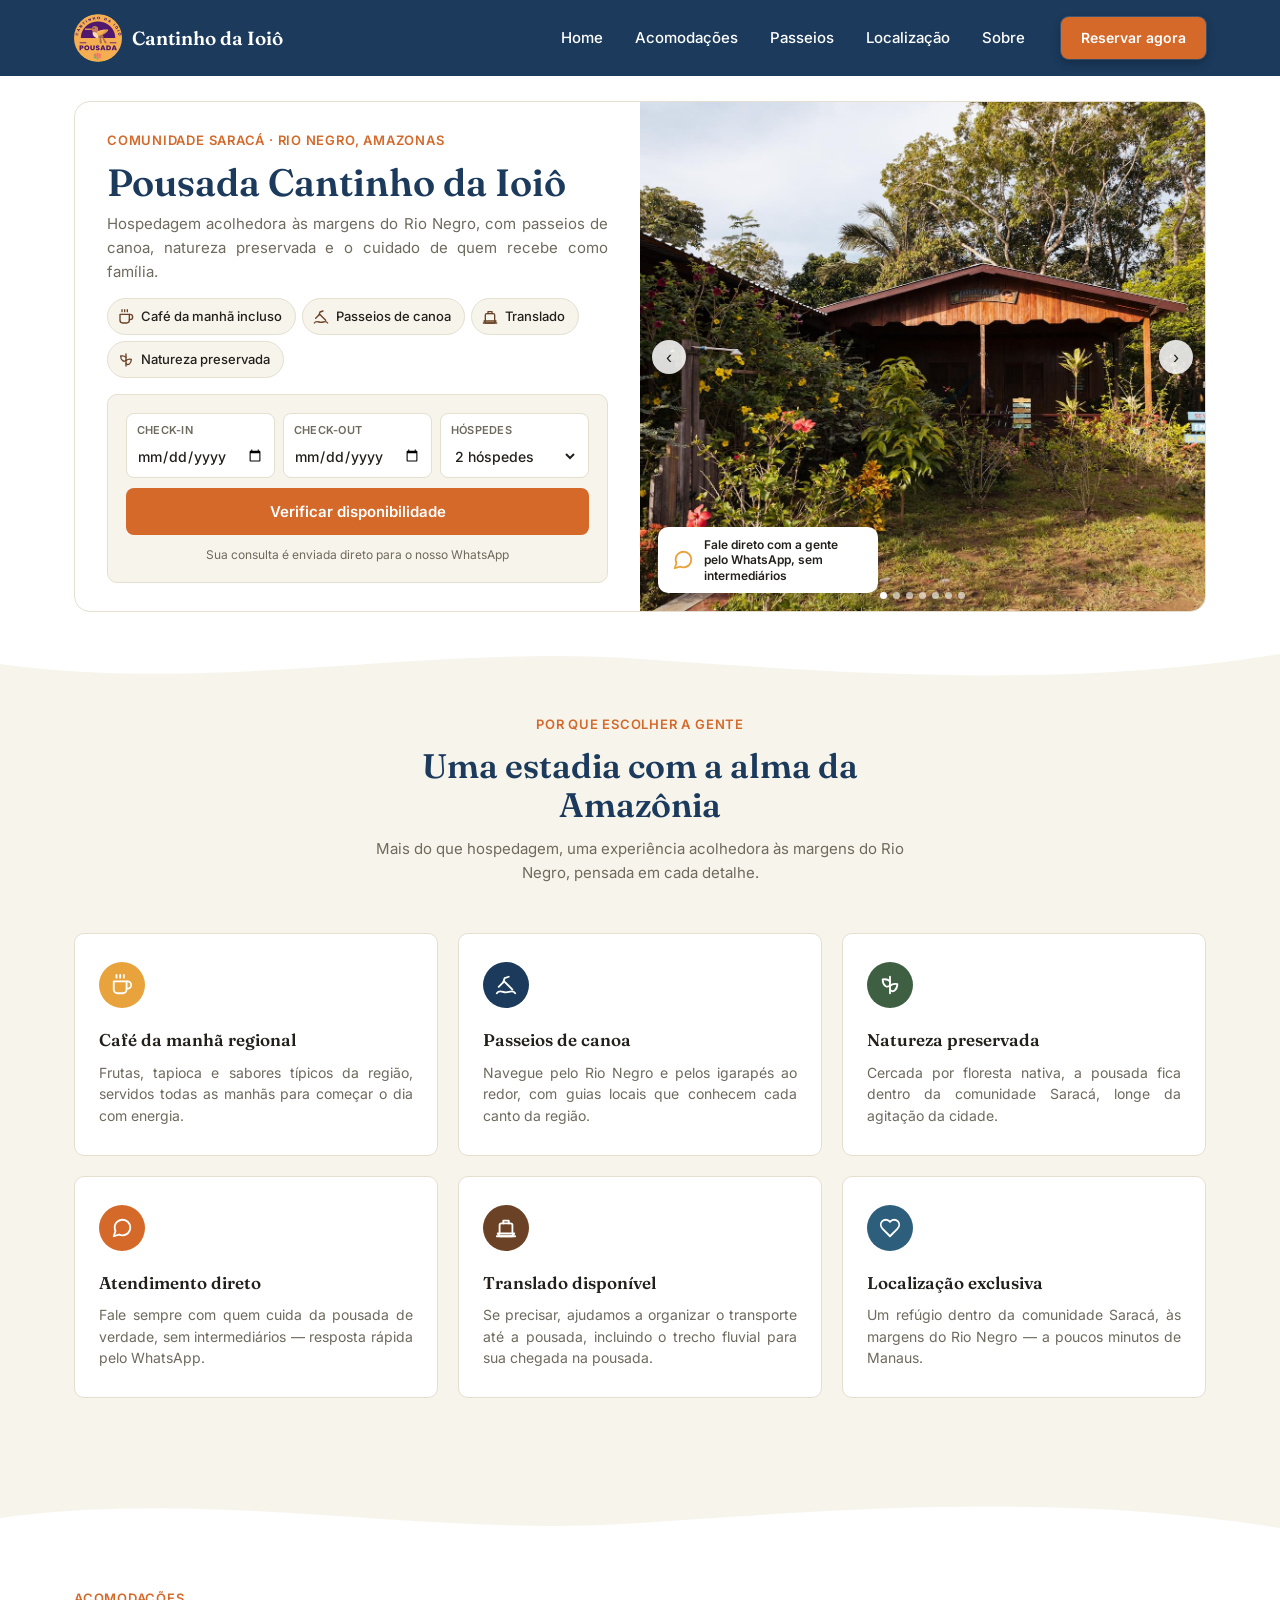
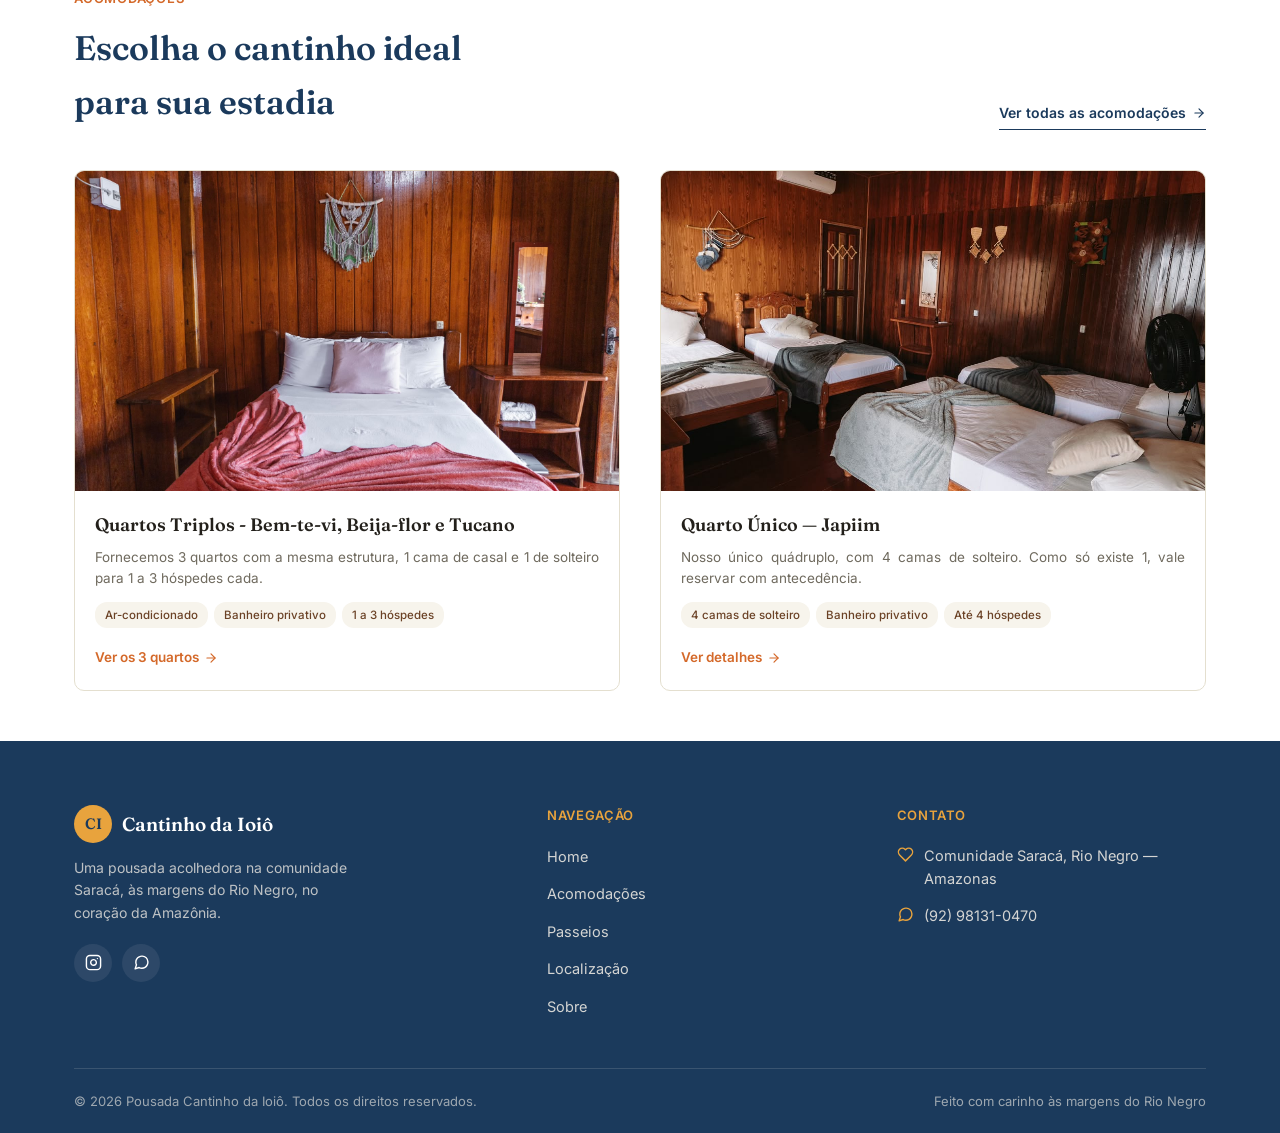
==== index.html @ d2bd80bb "Primeira versao do site" ====
<!DOCTYPE html>
<html lang="pt-BR">
<head>
  <meta charset="UTF-8">
  <meta name="viewport" content="width=device-width, initial-scale=1.0">
  <title>Pousada Cantinho da Ioiô | Hospedagem na Amazônia</title>
  <meta name="description" content="Pousada acolhedora na comunidade Saracá, às margens do Rio Negro. Quartos confortáveis, natureza, passeios de canoa e a autêntica experiência amazônica.">
  <link rel="preconnect" href="https://fonts.googleapis.com">
  <link href="https://fonts.googleapis.com/css2?family=Fraunces:wght@500;600&family=Inter:wght@400;500;600&display=swap" rel="stylesheet">
  <link rel="icon" type="image/png" href="assets/icone/icone.png">
  <link rel="stylesheet" href="css/base.css">
  <link rel="stylesheet" href="css/header.css">
  <link rel="stylesheet" href="css/pages/home.css">
  <link rel="stylesheet" href="css/carrossel.css">
  <link rel="stylesheet" href="css/footer.css">
</head>
<body>

  <!-- Header fixo -->
  <header class="header">
    <div class="container header__inner">
      <a href="index.html" class="header__logo">
        <img class="header__logo-mark" src="assets/icone/icone.png" alt="Logo Pousada Cantinho da Ioiô">
        Cantinho da Ioiô
      </a>

      <nav class="header__nav">
        <ul class="header__links">
          <li><a href="index.html">Home</a></li>
          <li><a href="acomodacoes.html">Acomodações</a></li>
          <li><a href="passeios.html">Passeios</a></li>
          <li><a href="localizacao.html">Localização</a></li>
          <li><a href="sobre.html">Sobre</a></li>
        </ul>
        <a href="reserva.html" class="header__cta">Reservar agora</a>
      </nav>

      <button class="header__burger" aria-label="Abrir menu">
        <span></span><span></span><span></span>
      </button>
    </div>
  </header>

  <!-- Painel mobile -->
  <nav class="header__mobile-panel">
    <a href="index.html">Home</a>
    <a href="acomodacoes.html">Acomodações</a>
    <a href="passeios.html">Passeios</a>
    <a href="localizacao.html">Localização</a>
    <a href="sobre.html">Sobre</a>
    <a href="reserva.html" class="header__cta">Reservar agora</a>
  </nav>

  <!-- Hero -->
  <section class="hero">
    <div class="container">
      <div class="hero__card">

        <div class="hero__conteudo">
          <p class="hero__eyebrow">Comunidade Saracá · Rio Negro, Amazonas</p>
          <h1 class="hero__titulo">Pousada Cantinho da Ioiô</h1>
          <p class="hero__subtitulo">Hospedagem acolhedora às margens do Rio Negro, com passeios de canoa, natureza preservada e o cuidado de quem recebe como família.</p>

          <div class="hero__destaques">
            <span class="hero__destaque">
              <svg viewBox="0 0 24 24" fill="none" stroke="currentColor" stroke-width="2" stroke-linecap="round" stroke-linejoin="round"><path d="M17 8h1a4 4 0 1 1 0 8h-1"/><path d="M3 8h14v9a4 4 0 0 1-4 4H7a4 4 0 0 1-4-4V8Z"/><line x1="6" y1="1" x2="6" y2="4"/><line x1="10" y1="1" x2="10" y2="4"/><line x1="14" y1="1" x2="14" y2="4"/></svg>
              Café da manhã incluso
            </span>
            <span class="hero__destaque">
              <svg viewBox="0 0 24 24" fill="none" stroke="currentColor" stroke-width="2" stroke-linecap="round" stroke-linejoin="round"><path d="M2 21c.6-1 1.5-2 4-2s3.4 1 6 1 3.4-1 6-1 3.4 1 4 2"/><path d="M4 14l6-6 9 9"/><path d="M9 9l1.5-4.5L15 3"/></svg>
              Passeios de canoa
            </span>
            <span class="hero__destaque">
              <svg viewBox="0 0 24 24" fill="none" stroke="currentColor" stroke-width="2" stroke-linecap="round" stroke-linejoin="round"><path d="M3 18h18l-2 3H5l-2-3Z"/><path d="M5 18V9a2 2 0 0 1 2-2h10a2 2 0 0 1 2 2v9"/><path d="M9 7V4h6v3"/><line x1="2" y1="21" x2="22" y2="21"/></svg>
              Translado
            </span>
            <span class="hero__destaque">
              <svg viewBox="0 0 24 24" fill="none" stroke="currentColor" stroke-width="2" stroke-linecap="round" stroke-linejoin="round"><path d="M12 3v18"/><path d="M12 8c-3-3-8-2-8-2s0 5 3 7c2 1.3 4 .5 5-1"/><path d="M12 13c3-3 8-2 8-2s0 5-3 7c-2 1.3-4 .5-5-1"/></svg>
              Natureza preservada
            </span>
          </div>

          <form class="widget">
            <div class="widget__campos">
              <div class="widget__campo">
                <label for="widget-checkin">Check-in</label>
                <input type="date" id="widget-checkin" name="checkin">
              </div>
              <div class="widget__campo">
                <label for="widget-checkout">Check-out</label>
                <input type="date" id="widget-checkout" name="checkout">
              </div>
              <div class="widget__campo">
                <label for="widget-hospedes">Hóspedes</label>
                <select id="widget-hospedes" name="hospedes">
                  <option value="1">1 hóspede</option>
                  <option value="2" selected>2 hóspedes</option>
                  <option value="3">3 hóspedes</option>
                  <option value="4">4 hóspedes</option>
                  <option value="5">5+ hóspedes</option>
                </select>
              </div>
            </div>
            <button type="submit" class="btn btn--primario btn--bloco">Verificar disponibilidade</button>
            <p class="widget__nota">Sua consulta é enviada direto para o nosso WhatsApp</p>
          </form>
        </div>

        <div class="hero__foto">
          <div class="carrossel" data-intervalo="6000">
            <div class="carrossel__trilho">
              <div class="carrossel__slide"><img src="assets/pousada/pousada1.jpg" alt="Pousada Cantinho da Ioiô"></div>
              <div class="carrossel__slide"><img src="assets/pousada/pousada2.jpg" alt="Pousada Cantinho da Ioiô"></div>
              <div class="carrossel__slide"><img src="assets/pousada/pousada3.jpg" alt="Pousada Cantinho da Ioiô"></div>
              <div class="carrossel__slide"><img src="assets/pousada/pousada4.jpg" alt="Pousada Cantinho da Ioiô"></div>
              <div class="carrossel__slide"><img src="assets/pousada/pousada5.jpg" alt="Pousada Cantinho da Ioiô"></div>
              <div class="carrossel__slide"><img src="assets/pousada/pousada6.jpg" alt="Pousada Cantinho da Ioiô"></div>
              <div class="carrossel__slide"><img src="assets/pousada/pousada7.jpg" alt="Pousada Cantinho da Ioiô"></div>
            </div>
            <button class="carrossel__seta carrossel__seta--prev" aria-label="Foto anterior">‹</button>
            <button class="carrossel__seta carrossel__seta--next" aria-label="Próxima foto">›</button>
            <div class="carrossel__pontos"></div>
          </div>
          <div class="hero__foto-selo">
            <svg viewBox="0 0 24 24" fill="none" stroke="currentColor" stroke-width="2" stroke-linecap="round" stroke-linejoin="round"><path d="M21 11.5a8.38 8.38 0 0 1-.9 3.8 8.5 8.5 0 0 1-7.6 4.7 8.38 8.38 0 0 1-3.8-.9L3 21l1.9-5.7a8.38 8.38 0 0 1-.9-3.8 8.5 8.5 0 0 1 4.7-7.6 8.38 8.38 0 0 1 3.8-.9h.5a8.48 8.48 0 0 1 8 8v.5z"/></svg>
            <span>Fale direto com a gente pelo WhatsApp, sem intermediários</span>
          </div>
        </div>

      </div>
    </div>
  </section>

  <!-- Divisor ondulado -->
  <svg class="divisor-secao" viewBox="0 0 1440 50" preserveAspectRatio="none" aria-hidden="true">
    <path d="M0,20 C240,50 480,0 720,15 C960,30 1200,45 1440,10 L1440,50 L0,50 Z"></path>
  </svg>

  <!-- Diferenciais -->
  <section class="diferenciais">
    <div class="container">
      <div class="diferenciais__cabecalho">
        <p class="diferenciais__eyebrow">Por que escolher a gente</p>
        <h2 class="diferenciais__titulo">Uma estadia com a alma da Amazônia</h2>
        <p class="diferenciais__subtitulo">Mais do que hospedagem, uma experiência acolhedora às margens do Rio Negro, pensada em cada detalhe.</p>
      </div>

      <div class="diferenciais__grade">

        <div class="diferencial">
          <div class="diferencial__icone diferencial__icone--ambar">
            <svg viewBox="0 0 24 24" fill="none" stroke="currentColor" stroke-width="2" stroke-linecap="round" stroke-linejoin="round"><path d="M17 8h1a4 4 0 1 1 0 8h-1"/><path d="M3 8h14v9a4 4 0 0 1-4 4H7a4 4 0 0 1-4-4V8Z"/><line x1="6" y1="1" x2="6" y2="4"/><line x1="10" y1="1" x2="10" y2="4"/><line x1="14" y1="1" x2="14" y2="4"/></svg>
          </div>
          <h3 class="diferencial__titulo">Café da manhã regional</h3>
          <p class="diferencial__texto">Frutas, tapioca e sabores típicos da região, servidos todas as manhãs para começar o dia com energia.</p>
        </div>

        <div class="diferencial">
          <div class="diferencial__icone diferencial__icone--azul">
            <svg viewBox="0 0 24 24" fill="none" stroke="currentColor" stroke-width="2" stroke-linecap="round" stroke-linejoin="round"><path d="M2 21c.6-1 1.5-2 4-2s3.4 1 6 1 3.4-1 6-1 3.4 1 4 2"/><path d="M4 14l6-6 9 9"/><path d="M9 9l1.5-4.5L15 3"/></svg>
          </div>
          <h3 class="diferencial__titulo">Passeios de canoa</h3>
          <p class="diferencial__texto">Navegue pelo Rio Negro e pelos igarapés ao redor, com guias locais que conhecem cada canto da região.</p>
        </div>

        <div class="diferencial">
          <div class="diferencial__icone diferencial__icone--verde">
            <svg viewBox="0 0 24 24" fill="none" stroke="currentColor" stroke-width="2" stroke-linecap="round" stroke-linejoin="round"><path d="M12 3v18"/><path d="M12 8c-3-3-8-2-8-2s0 5 3 7c2 1.3 4 .5 5-1"/><path d="M12 13c3-3 8-2 8-2s0 5-3 7c-2 1.3-4 .5-5-1"/></svg>
          </div>
          <h3 class="diferencial__titulo">Natureza preservada</h3>
          <p class="diferencial__texto">Cercada por floresta nativa, a pousada fica dentro da comunidade Saracá, longe da agitação da cidade.</p>
        </div>

        <div class="diferencial">
          <div class="diferencial__icone diferencial__icone--terracota">
            <svg viewBox="0 0 24 24" fill="none" stroke="currentColor" stroke-width="2" stroke-linecap="round" stroke-linejoin="round"><path d="M21 11.5a8.38 8.38 0 0 1-.9 3.8 8.5 8.5 0 0 1-7.6 4.7 8.38 8.38 0 0 1-3.8-.9L3 21l1.9-5.7a8.38 8.38 0 0 1-.9-3.8 8.5 8.5 0 0 1 4.7-7.6 8.38 8.38 0 0 1 3.8-.9h.5a8.48 8.48 0 0 1 8 8v.5z"/></svg>
          </div>
          <h3 class="diferencial__titulo">Atendimento direto</h3>
          <p class="diferencial__texto">Fale sempre com quem cuida da pousada de verdade, sem intermediários — resposta rápida pelo WhatsApp.</p>
        </div>

        <div class="diferencial">
          <div class="diferencial__icone diferencial__icone--madeira">
            <svg viewBox="0 0 24 24" fill="none" stroke="currentColor" stroke-width="2" stroke-linecap="round" stroke-linejoin="round"><path d="M3 18h18l-2 3H5l-2-3Z"/><path d="M5 18V9a2 2 0 0 1 2-2h10a2 2 0 0 1 2 2v9"/><path d="M9 7V4h6v3"/><line x1="2" y1="21" x2="22" y2="21"/></svg>
          </div>
          <h3 class="diferencial__titulo">Translado disponível</h3>
          <p class="diferencial__texto">Se precisar, ajudamos a organizar o transporte até a pousada, incluindo o trecho fluvial para sua chegada na pousada.</p>
        </div>

        <div class="diferencial">
          <div class="diferencial__icone diferencial__icone--azul-claro">
            <svg viewBox="0 0 24 24" fill="none" stroke="currentColor" stroke-width="2" stroke-linecap="round" stroke-linejoin="round"><path d="M20.42 4.58a5.4 5.4 0 0 0-7.65 0l-.77.78-.77-.78a5.4 5.4 0 0 0-7.65 0C1.46 6.7 1.33 10.28 4 13l8 8 8-8c2.67-2.72 2.54-6.3.42-8.42z"/></svg>
          </div>
          <h3 class="diferencial__titulo">Localização exclusiva</h3>
          <p class="diferencial__texto">Um refúgio dentro da comunidade Saracá, às margens do Rio Negro — a poucos minutos de Manaus.</p>
        </div>

      </div>
    </div>
  </section>

  <!-- Divisor ondulado (transição areia → branco) -->
  <svg class="divisor-secao divisor-secao--inversa" viewBox="0 0 1440 50" preserveAspectRatio="none" aria-hidden="true">
    <path d="M0,30 C240,0 480,50 720,35 C960,20 1200,5 1440,40 L1440,50 L0,50 Z"></path>
  </svg>

  <!-- Prévia de quartos -->
  <section class="quartos-preview">
    <div class="container">
      <div class="quartos-preview__cabecalho">
        <div>
          <p class="quartos-preview__eyebrow">Acomodações</p>
          <h2 class="quartos-preview__titulo">Escolha o cantinho ideal para sua estadia</h2>
        </div>
        <a href="acomodacoes.html" class="quartos-preview__link-todos">
          Ver todas as acomodações
          <svg viewBox="0 0 24 24" fill="none" stroke="currentColor" stroke-width="2" stroke-linecap="round" stroke-linejoin="round" width="14" height="14"><line x1="5" y1="12" x2="19" y2="12"/><polyline points="12 5 19 12 12 19"/></svg>
        </a>
      </div>

      <div class="quartos-preview__grade">

        <div class="quarto-card">
          <div class="quarto-card__foto">
            <img src="assets/quartos/BemTeVi/btv2.jpeg" alt="Quartos triplos da Pousada Cantinho da Ioiô">
          </div>
          <div class="quarto-card__corpo">
            <h3 class="quarto-card__titulo">Quartos Triplos - Bem-te-vi, Beija-flor e Tucano</h3>
            <p class="quarto-card__texto">Fornecemos 3 quartos com a mesma estrutura, 1 cama de casal e 1 de solteiro para 1 a 3 hóspedes cada.</p>
            <div class="quarto-card__tags">
              <span class="quarto-card__tag">Ar-condicionado</span>
              <span class="quarto-card__tag">Banheiro privativo</span>
              <span class="quarto-card__tag">1 a 3 hóspedes</span>
            </div>
            <a href="acomodacoes.html" class="quarto-card__link">
              Ver os 3 quartos
              <svg viewBox="0 0 24 24" fill="none" stroke="currentColor" stroke-width="2" stroke-linecap="round" stroke-linejoin="round"><line x1="5" y1="12" x2="19" y2="12"/><polyline points="12 5 19 12 12 19"/></svg>
            </a>
          </div>
        </div>

        <div class="quarto-card">
          <div class="quarto-card__foto">
            <img src="assets/quartos/Japiim/japiim2.jpeg" alt="Quarto Japiim da Pousada Cantinho da Ioiô">
          </div>
          <div class="quarto-card__corpo">
            <h3 class="quarto-card__titulo">Quarto Único — Japiim </h3>
            <p class="quarto-card__texto">Nosso único quádruplo, com 4 camas de solteiro. Como só existe 1, vale reservar com antecedência.</p>
            <div class="quarto-card__tags">
              <span class="quarto-card__tag">4 camas de solteiro</span>
              <span class="quarto-card__tag">Banheiro privativo</span>
              <span class="quarto-card__tag">Até 4 hóspedes</span>
            </div>
            <a href="acomodacoes.html" class="quarto-card__link">
              Ver detalhes
              <svg viewBox="0 0 24 24" fill="none" stroke="currentColor" stroke-width="2" stroke-linecap="round" stroke-linejoin="round"><line x1="5" y1="12" x2="19" y2="12"/><polyline points="12 5 19 12 12 19"/></svg>
            </a>
          </div>
        </div>

      </div>
    </div>
  </section>

  <!-- Rodapé -->
  <footer class="footer">
    <div class="container">
      <div class="footer__grade">

        <div>
          <a href="index.html" class="footer__marca">
            <span class="footer__marca-mark">CI</span>
            Cantinho da Ioiô
          </a>
          <p class="footer__texto">Uma pousada acolhedora na comunidade Saracá, às margens do Rio Negro, no coração da Amazônia.</p>
          <div class="footer__redes">
            <a href="https://www.instagram.com/pousadacantinhodaioio" class="footer__rede" target="_blank" rel="noopener" aria-label="Instagram da pousada">
              <svg viewBox="0 0 24 24" fill="none" stroke="currentColor" stroke-width="2" stroke-linecap="round" stroke-linejoin="round"><rect x="2" y="2" width="20" height="20" rx="5"/><path d="M16 11.37A4 4 0 1 1 12.63 8 4 4 0 0 1 16 11.37z"/><line x1="17.5" y1="6.5" x2="17.51" y2="6.5"/></svg>
            </a>
            <a href="https://wa.me/5592981310470" class="footer__rede" target="_blank" rel="noopener" aria-label="WhatsApp da pousada">
              <svg viewBox="0 0 24 24" fill="none" stroke="currentColor" stroke-width="2" stroke-linecap="round" stroke-linejoin="round"><path d="M21 11.5a8.38 8.38 0 0 1-.9 3.8 8.5 8.5 0 0 1-7.6 4.7 8.38 8.38 0 0 1-3.8-.9L3 21l1.9-5.7a8.38 8.38 0 0 1-.9-3.8 8.5 8.5 0 0 1 4.7-7.6 8.38 8.38 0 0 1 3.8-.9h.5a8.48 8.48 0 0 1 8 8v.5z"/></svg>
            </a>
          </div>
        </div>

        <div>
          <p class="footer__coluna-titulo">Navegação</p>
          <ul class="footer__links">
            <li><a href="index.html">Home</a></li>
            <li><a href="acomodacoes.html">Acomodações</a></li>
          <li><a href="passeios.html">Passeios</a></li>
            <li><a href="localizacao.html">Localização</a></li>
            <li><a href="sobre.html">Sobre</a></li>
          </ul>
        </div>

        <div>
          <p class="footer__coluna-titulo">Contato</p>
          <div style="display:flex; flex-direction:column; gap:14px;">
            <div class="footer__contato-item">
              <svg viewBox="0 0 24 24" fill="none" stroke="currentColor" stroke-width="2" stroke-linecap="round" stroke-linejoin="round"><path d="M20.42 4.58a5.4 5.4 0 0 0-7.65 0l-.77.78-.77-.78a5.4 5.4 0 0 0-7.65 0C1.46 6.7 1.33 10.28 4 13l8 8 8-8c2.67-2.72 2.54-6.3.42-8.42z"/></svg>
              <span>Comunidade Saracá, Rio Negro — Amazonas</span>
            </div>
            <div class="footer__contato-item">
              <svg viewBox="0 0 24 24" fill="none" stroke="currentColor" stroke-width="2" stroke-linecap="round" stroke-linejoin="round"><path d="M21 11.5a8.38 8.38 0 0 1-.9 3.8 8.5 8.5 0 0 1-7.6 4.7 8.38 8.38 0 0 1-3.8-.9L3 21l1.9-5.7a8.38 8.38 0 0 1-.9-3.8 8.5 8.5 0 0 1 4.7-7.6 8.38 8.38 0 0 1 3.8-.9h.5a8.48 8.48 0 0 1 8 8v.5z"/></svg>
              <a href="https://wa.me/5592981310470" target="_blank" rel="noopener">(92) 98131-0470</a>
            </div>
          </div>
        </div>

      </div>

      <div class="footer__base">
        <span>© 2026 Pousada Cantinho da Ioiô. Todos os direitos reservados.</span>
        <span>Feito com carinho às margens do Rio Negro</span>
      </div>
    </div>
  </footer>

  <script src="js/header.js"></script>
  <script src="js/hero.js"></script>
  <script src="js/carrossel.js"></script>
</body>
</html>
---- css/base.css ----
/* ===== Design tokens ===== */
:root {
  --azul-rio: #1B3A5C;
  --azul-rio-claro: #2D5F7C;
  --ambar: #E8A33D;
  --terracota: #D4692A;
  --verde-floresta: #3F5F42;
  --verde-floresta-escuro: #26402A;
  --madeira: #6B4226;

  --branco: #FFFFFF;
  --areia: #F7F4EC;
  --borda: #E4DFCF;
  --texto-escuro: #23201B;
  --texto-secundario: #6F6A5E;
  --texto-claro: #FFFFFF;

  --fonte-titulo: 'Fraunces', serif;
  --fonte-corpo: 'Inter', sans-serif;

  --header-altura: 76px;
  --raio: 10px;
}

* { margin: 0; padding: 0; box-sizing: border-box; }

html { scroll-behavior: smooth; }

body {
  font-family: var(--fonte-corpo);
  color: var(--texto-escuro);
  background: var(--branco);
  line-height: 1.6;
  padding-top: var(--header-altura);
}

img { max-width: 100%; display: block; }

a { text-decoration: none; color: inherit; }

.container {
  max-width: 1180px;
  margin: 0 auto;
  padding: 0 24px;
}

/* ===== Botões ===== */
.btn {
  display: inline-flex;
  align-items: center;
  justify-content: center;
  padding: 14px 26px;
  border-radius: 8px;
  font-size: 15px;
  font-weight: 600;
  font-family: var(--fonte-corpo);
  border: none;
  cursor: pointer;
  transition: transform 0.15s ease, background-color 0.2s ease;
}

.btn:hover { transform: translateY(-1px); }

.btn--primario {
  background: var(--terracota);
  color: var(--texto-claro);
}

.btn--primario:hover { background: #b8571f; }

.btn--outline {
  background: transparent;
  color: var(--azul-rio);
  border: 1.5px solid var(--azul-rio);
}

.btn--outline:hover { background: var(--areia); }

.btn--bloco { width: 100%; }

/* ===== Divisor ondulado (assinatura visual) ===== */
.divisor-rio {
  display: block;
  width: 100%;
  height: 48px;
}

.divisor-secao {
  display: block;
  width: 100%;
  height: 50px;
}

.divisor-secao path {
  fill: var(--areia);
}
---- css/header.css ----
/* ===== Header fixo ===== */
.header {
  position: fixed;
  top: 0;
  left: 0;
  width: 100%;
  height: var(--header-altura);
  z-index: 1000;
  display: flex;
  align-items: center;
  background: var(--azul-rio);
  transition: box-shadow 0.3s ease;
}

.header.scrolled {
  box-shadow: 0 4px 16px rgba(0, 0, 0, 0.18);
}

.header__inner {
  width: 100%;
  display: flex;
  align-items: center;
  justify-content: space-between;
}

.header__logo {
  display: flex;
  align-items: center;
  gap: 10px;
  font-family: var(--fonte-titulo);
  font-size: 19px;
  font-weight: 600;
  color: var(--texto-claro);
}

.header__logo-mark {
  width: 48px;
  height: 48px;
  border-radius: 50%;
  flex-shrink: 0;
  object-fit: cover;
  display: block;
}

.header__nav {
  display: flex;
  align-items: center;
  gap: 36px;
}

.header__links {
  display: flex;
  gap: 32px;
  list-style: none;
}

.header__links a {
  font-size: 15px;
  font-weight: 500;
  color: var(--texto-claro);
  transition: color 0.2s ease;
}

.header__links a:hover { color: var(--ambar); }

.header__cta {
  background: var(--terracota);
  color: var(--texto-claro) !important;
  padding: 10px 20px;
  border-radius: 8px;
  font-size: 14px;
  font-weight: 600;
  white-space: nowrap;
  transition: background-color 0.2s ease, box-shadow 0.2s ease;
  box-shadow: 0 0 0 1px rgba(255, 255, 255, 0.15), 0 4px 10px rgba(0, 0, 0, 0.25);
}

.header__cta:hover { background: #b8571f; }

.header__burger {
  display: none;
  flex-direction: column;
  gap: 5px;
  background: none;
  border: none;
  cursor: pointer;
  padding: 8px;
  z-index: 1001;
}

.header__burger span {
  width: 24px;
  height: 2px;
  background: var(--texto-claro);
  transition: transform 0.25s ease, opacity 0.25s ease;
}

.header__burger.aberto span:nth-child(1) { transform: translateY(7px) rotate(45deg); }
.header__burger.aberto span:nth-child(2) { opacity: 0; }
.header__burger.aberto span:nth-child(3) { transform: translateY(-7px) rotate(-45deg); }

/* ===== Nav mobile ===== */
.header__mobile-panel {
  position: fixed;
  top: 0;
  right: -100%;
  width: 78%;
  max-width: 320px;
  height: 100vh;
  background: var(--azul-rio);
  z-index: 999;
  padding: 100px 32px 32px;
  transition: right 0.35s ease;
  display: flex;
  flex-direction: column;
  gap: 28px;
}

.header__mobile-panel.aberto { right: 0; }

.header__mobile-panel a {
  color: var(--texto-claro);
  font-size: 18px;
  font-weight: 500;
}

.header__mobile-panel .header__cta {
  text-align: center;
  margin-top: 8px;
}

@media (max-width: 860px) {
  .header__links,
  .header__nav > .header__cta { display: none; }
  .header__burger { display: flex; }
}
---- css/pages/home.css ----
/* ===== Hero ===== */
.hero {
  padding: 25px 0 32px;
  background: var(--branco);
}

.hero__card {
  display: grid;
  grid-template-columns: 1fr 1fr;
  border: 1px solid var(--borda);
  border-radius: 16px;
  overflow: hidden;
  min-height: 380px;
}

.hero__conteudo {
  padding: 28px 32px;
  display: flex;
  flex-direction: column;
  justify-content: center;
}

.hero__eyebrow {
  font-size: 13px;
  letter-spacing: 0.06em;
  text-transform: uppercase;
  color: var(--terracota);
  font-weight: 600;
  margin-bottom: 10px;
}

.hero__titulo {
  font-family: var(--fonte-titulo);
  font-size: clamp(28px, 3.6vw, 38px);
  font-weight: 600;
  line-height: 1.15;
  color: var(--azul-rio);
  margin-bottom: 8px;
}

.hero__subtitulo {
  font-size: 15px;
  color: var(--texto-secundario);
  margin-bottom: 14px;
  text-align: justify;
}

/* ===== Destaques rápidos ===== */
.hero__destaques {
  display: flex;
  flex-wrap: wrap;
  gap: 6px;
  margin-bottom: 16px;
}

.hero__destaque {
  display: flex;
  align-items: center;
  gap: 7px;
  background: var(--areia);
  border: 1px solid var(--borda);
  border-radius: 20px;
  padding: 7px 13px 7px 10px;
  font-size: 13px;
  font-weight: 500;
  color: var(--texto-escuro);
}

.hero__destaque svg {
  width: 16px;
  height: 16px;
  color: var(--madeira);
  flex-shrink: 0;
}

.hero__foto {
  background: var(--areia);
  position: relative;
  min-height: 320px;
}

.hero__foto-legenda {
  position: absolute;
  inset: 0;
  display: flex;
  align-items: center;
  justify-content: center;
  color: var(--texto-secundario);
  font-size: 13px;
  text-align: center;
  padding: 20px;
  border-left: 1px dashed var(--borda);
}

.hero__foto-selo {
  position: absolute;
  bottom: 18px;
  left: 18px;
  background: var(--branco);
  border-radius: 10px;
  padding: 10px 14px;
  display: flex;
  align-items: center;
  gap: 10px;
  box-shadow: 0 6px 20px rgba(35, 32, 27, 0.12);
  max-width: 220px;
}

.hero__foto-selo svg {
  width: 22px;
  height: 22px;
  color: var(--ambar);
  flex-shrink: 0;
}

.hero__foto-selo span {
  font-size: 12px;
  font-weight: 600;
  color: var(--texto-escuro);
  line-height: 1.3;
}

/* ===== Widget de disponibilidade ===== */
.widget {
  background: var(--areia);
  border: 1px solid var(--borda);
  border-radius: var(--raio);
  padding: 18px;
}

.widget__campos {
  display: grid;
  grid-template-columns: 1fr 1fr 1fr;
  gap: 8px;
  margin-bottom: 10px;
}

.widget__campo {
  background: var(--branco);
  border: 1px solid var(--borda);
  border-radius: 8px;
  padding: 8px 10px;
  transition: border-color 0.2s ease;
}

.widget__campo:focus-within {
  border-color: var(--ambar);
}

.widget__campo label {
  display: flex;
  align-items: center;
  gap: 6px;
  font-size: 11px;
  font-weight: 600;
  color: var(--texto-secundario);
  text-transform: uppercase;
  letter-spacing: 0.02em;
  margin-bottom: 4px;
}

.widget__campo input,
.widget__campo select {
  border: none;
  width: 100%;
  font-family: var(--fonte-corpo);
  font-size: 14px;
  font-weight: 500;
  color: var(--texto-escuro);
  background: transparent;
}

.widget__campo input:focus,
.widget__campo select:focus {
  outline: none;
}

.widget__nota {
  font-size: 12px;
  color: var(--texto-secundario);
  text-align: center;
  margin-top: 10px;
}

@media (max-width: 860px) {
  .hero__card {
    grid-template-columns: 1fr;
  }

  .hero__foto {
    order: -1;
    min-height: 220px;
  }

  .hero__conteudo {
    padding: 32px 24px;
  }

  .widget__campos {
    grid-template-columns: 1fr;
  }
}

/* ===== Divisor ondulado entre seções ===== */
.divisor-secao {
  background: var(--branco);
}

.divisor-secao--inversa {
  background: var(--areia);
}

.divisor-secao--inversa path {
  fill: var(--branco);
}

/* ===== Diferenciais ===== */
.diferenciais {
  background: var(--areia);
  padding: 20px 0 90px;
}

.diferenciais__cabecalho {
  text-align: center;
  max-width: 560px;
  margin: 0 auto 48px;
}

.diferenciais__eyebrow {
  font-size: 13px;
  letter-spacing: 0.06em;
  text-transform: uppercase;
  color: var(--terracota);
  font-weight: 600;
  margin-bottom: 12px;
}

.diferenciais__titulo {
  font-family: var(--fonte-titulo);
  font-size: clamp(26px, 3.4vw, 34px);
  font-weight: 600;
  line-height: 1.15;
  color: var(--azul-rio);
  margin-bottom: 12px;
}

.diferenciais__subtitulo {
  font-size: 15px;
  color: var(--texto-secundario);
}

.diferenciais__grade {
  display: grid;
  grid-template-columns: repeat(3, 1fr);
  gap: 20px;
}

.diferencial {
  background: var(--branco);
  border: 1px solid var(--borda);
  border-radius: var(--raio);
  padding: 28px 24px;
  text-align: justify;
}

.diferencial__icone {
  width: 46px;
  height: 46px;
  border-radius: 50%;
  display: flex;
  align-items: center;
  justify-content: center;
  margin-bottom: 18px;
}

.diferencial__icone svg {
  width: 22px;
  height: 22px;
  color: var(--branco);
}

.diferencial__icone--ambar { background: var(--ambar); }
.diferencial__icone--azul { background: var(--azul-rio); }
.diferencial__icone--verde { background: var(--verde-floresta); }
.diferencial__icone--terracota { background: var(--terracota); }
.diferencial__icone--madeira { background: var(--madeira); }
.diferencial__icone--azul-claro { background: var(--azul-rio-claro); }

.diferencial__titulo {
  font-family: var(--fonte-titulo);
  font-size: 17px;
  font-weight: 600;
  color: var(--texto-escuro);
  margin-bottom: 8px;
}

.diferencial__texto {
  font-size: 14px;
  color: var(--texto-secundario);
  line-height: 1.55;
}

@media (max-width: 860px) {
  .diferenciais__grade {
    grid-template-columns: 1fr;
  }
}

@media (min-width: 861px) and (max-width: 1100px) {
  .diferenciais__grade {
    grid-template-columns: repeat(2, 1fr);
  }
}

/* ===== Prévia de quartos ===== */
.quartos-preview {
  background: var(--branco);
  padding: 50px 0;
}

.quartos-preview__cabecalho {
  display: flex;
  align-items: flex-end;
  justify-content: space-between;
  gap: 20px;
  margin-bottom: 40px;
  flex-wrap: wrap;
}

.quartos-preview__eyebrow {
  font-size: 13px;
  letter-spacing: 0.06em;
  text-transform: uppercase;
  color: var(--terracota);
  font-weight: 600;
  margin-bottom: 12px;
}

.quartos-preview__titulo {
  font-family: var(--fonte-titulo);
  font-size: clamp(26px, 3.4vw, 34px);
  font-weight: 600;
  color: var(--azul-rio);
  max-width: 440px;
}

.quartos-preview__link-todos {
  display: inline-flex;
  align-items: center;
  gap: 6px;
  font-size: 14px;
  font-weight: 600;
  color: var(--azul-rio);
  white-space: nowrap;
  padding-bottom: 4px;
  border-bottom: 1.5px solid var(--azul-rio);
}

.quartos-preview__link-todos:hover { color: var(--terracota); border-color: var(--terracota); }

.quartos-preview__grade {
  display: grid;
  grid-template-columns: repeat(2, 1fr);
  gap: 40px;
}

.quarto-card {
  border: 1px solid var(--borda);
  border-radius: var(--raio);
  overflow: hidden;
  background: var(--branco);
  transition: box-shadow 0.2s ease, transform 0.2s ease;
}

.quarto-card:hover {
  box-shadow: 0 10px 28px rgba(35, 32, 27, 0.1);
  transform: translateY(-3px);
}

.quarto-card__foto {
  height: 320px;
  background: var(--areia);
  position: relative;
}

.quarto-card__foto img {
  width: 100%;
  height: 100%;
  object-fit: cover;
  display: block;
}

.quarto-card__foto-legenda {
  position: absolute;
  inset: 0;
  display: flex;
  align-items: center;
  justify-content: center;
  color: var(--texto-secundario);
  font-size: 12px;
  text-align: center;
  padding: 16px;
}

.quarto-card__corpo {
  padding: 20px;
}

.quarto-card__titulo {
  font-family: var(--fonte-titulo);
  font-size: 18px;
  font-weight: 600;
  color: var(--texto-escuro);
  margin-bottom: 8px;
}

.quarto-card__texto {
  font-size: 13.5px;
  color: var(--texto-secundario);
  margin-bottom: 14px;
  line-height: 1.5;
  text-align: justify;
}

.quarto-card__tags {
  display: flex;
  flex-wrap: wrap;
  gap: 6px;
  margin-bottom: 16px;
}

.quarto-card__tag {
  font-size: 11.5px;
  font-weight: 500;
  color: var(--madeira);
  background: var(--areia);
  border-radius: 12px;
  padding: 4px 10px;
}

.quarto-card__link {
  display: inline-flex;
  align-items: center;
  gap: 5px;
  font-size: 13.5px;
  font-weight: 600;
  color: var(--terracota);
}

.quarto-card__link svg {
  width: 14px;
  height: 14px;
  transition: transform 0.2s ease;
}

.quarto-card__link:hover svg { transform: translateX(3px); }

@media (max-width: 860px) {
  .quartos-preview__grade {
    grid-template-columns: 1fr;
  }
}

@media (min-width: 861px) and (max-width: 1100px) {
  .quartos-preview__grade {
    grid-template-columns: repeat(2, 1fr);
  }
}

/* ===== Placeholder de seção (para próximos passos) ===== */
.secao-placeholder {
  padding: 90px 0;
  text-align: center;
  color: var(--madeira);
  font-family: var(--fonte-titulo);
  font-size: 22px;
  background: var(--areia);
}
---- css/carrossel.css ----
.carrossel {
  position: absolute;
  inset: 0;
  overflow: hidden;
  border-radius: inherit;
}

.carrossel__trilho {
  display: flex;
  width: 100%;
  height: 100%;
  transition: transform 0.30s ease;
  will-change: transform;
}

.carrossel__slide {
  flex: 0 0 100%;
  height: 100%;
  display: flex;
  align-items: center;
  justify-content: center;
  text-align: center;
  padding: 20px;
  color: var(--texto-secundario);
  font-size: 13px;
}

.carrossel__slide:has(img) { padding: 0; }

.carrossel__slide img {
  width: 100%;
  height: 100%;
  object-fit: cover;
  display: block;
}

.carrossel__seta {
  position: absolute;
  top: 50%;
  transform: translateY(-50%);
  width: 34px;
  height: 34px;
  border-radius: 50%;
  border: none;
  background: rgba(255, 255, 255, 0.85);
  color: var(--texto-escuro);
  font-size: 18px;
  line-height: 1;
  cursor: pointer;
  display: flex;
  align-items: center;
  justify-content: center;
  z-index: 3;
  transition: background-color 0.2s ease;
}

.carrossel__seta:hover { background: var(--branco); }
.carrossel__seta--prev { left: 12px; }
.carrossel__seta--next { right: 12px; }

.carrossel__pontos {
  position: absolute;
  bottom: 12px;
  left: 0;
  right: 0;
  display: flex;
  justify-content: center;
  gap: 6px;
  z-index: 3;
}

.carrossel__ponto {
  width: 7px;
  height: 7px;
  border-radius: 50%;
  border: none;
  background: rgba(255, 255, 255, 0.6);
  cursor: pointer;
  padding: 0;
}

.carrossel__ponto--ativo { background: var(--branco); }

.carrossel--sem-controles .carrossel__seta,
.carrossel--sem-controles .carrossel__pontos {
  display: none;
}
---- css/footer.css ----
/* ===== Rodapé ===== */
.footer {
  background: var(--azul-rio);
  color: var(--texto-claro);
  padding: 64px 0 0;
}

.footer__grade {
  display: grid;
  grid-template-columns: 1.4fr 1fr 1fr;
  gap: 40px;
  padding-bottom: 48px;
  border-bottom: 1px solid rgba(245, 240, 232, 0.14);
}

.footer__marca {
  display: flex;
  align-items: center;
  gap: 10px;
  font-family: var(--fonte-titulo);
  font-size: 19px;
  font-weight: 600;
  margin-bottom: 14px;
}

.footer__marca-mark {
  width: 38px;
  height: 38px;
  border-radius: 50%;
  background: var(--ambar);
  display: flex;
  align-items: center;
  justify-content: center;
  font-family: var(--fonte-titulo);
  font-weight: 600;
  color: var(--azul-rio);
  font-size: 15px;
  flex-shrink: 0;
}

.footer__texto {
  font-size: 14px;
  color: rgba(245, 240, 232, 0.75);
  max-width: 300px;
  line-height: 1.6;
  margin-bottom: 20px;
}

.footer__redes {
  display: flex;
  gap: 10px;
}

.footer__rede {
  width: 38px;
  height: 38px;
  border-radius: 50%;
  background: rgba(245, 240, 232, 0.08);
  display: flex;
  align-items: center;
  justify-content: center;
  transition: background-color 0.2s ease;
}

.footer__rede:hover { background: var(--terracota); }

.footer__rede svg {
  width: 17px;
  height: 17px;
  color: var(--texto-claro);
}

.footer__coluna-titulo {
  font-size: 13px;
  font-weight: 600;
  text-transform: uppercase;
  letter-spacing: 0.05em;
  color: var(--ambar);
  margin-bottom: 18px;
}

.footer__links {
  list-style: none;
  display: flex;
  flex-direction: column;
  gap: 12px;
}

.footer__links a {
  font-size: 14.5px;
  color: rgba(245, 240, 232, 0.85);
  transition: color 0.2s ease;
}

.footer__links a:hover { color: var(--ambar); }

.footer__contato-item {
  display: flex;
  align-items: flex-start;
  gap: 10px;
  font-size: 14.5px;
  color: rgba(245, 240, 232, 0.85);
}

.footer__contato-item svg {
  width: 17px;
  height: 17px;
  color: var(--ambar);
  flex-shrink: 0;
  margin-top: 2px;
}

.footer__base {
  display: flex;
  align-items: center;
  justify-content: space-between;
  flex-wrap: wrap;
  gap: 10px;
  padding: 22px 0;
  font-size: 13px;
  color: rgba(245, 240, 232, 0.6);
}

.footer__base a {
  color: rgba(245, 240, 232, 0.6);
  transition: color 0.2s ease;
}

.footer__base a:hover { color: var(--ambar); }

@media (max-width: 860px) {
  .footer__grade {
    grid-template-columns: 1fr;
    gap: 32px;
  }
}
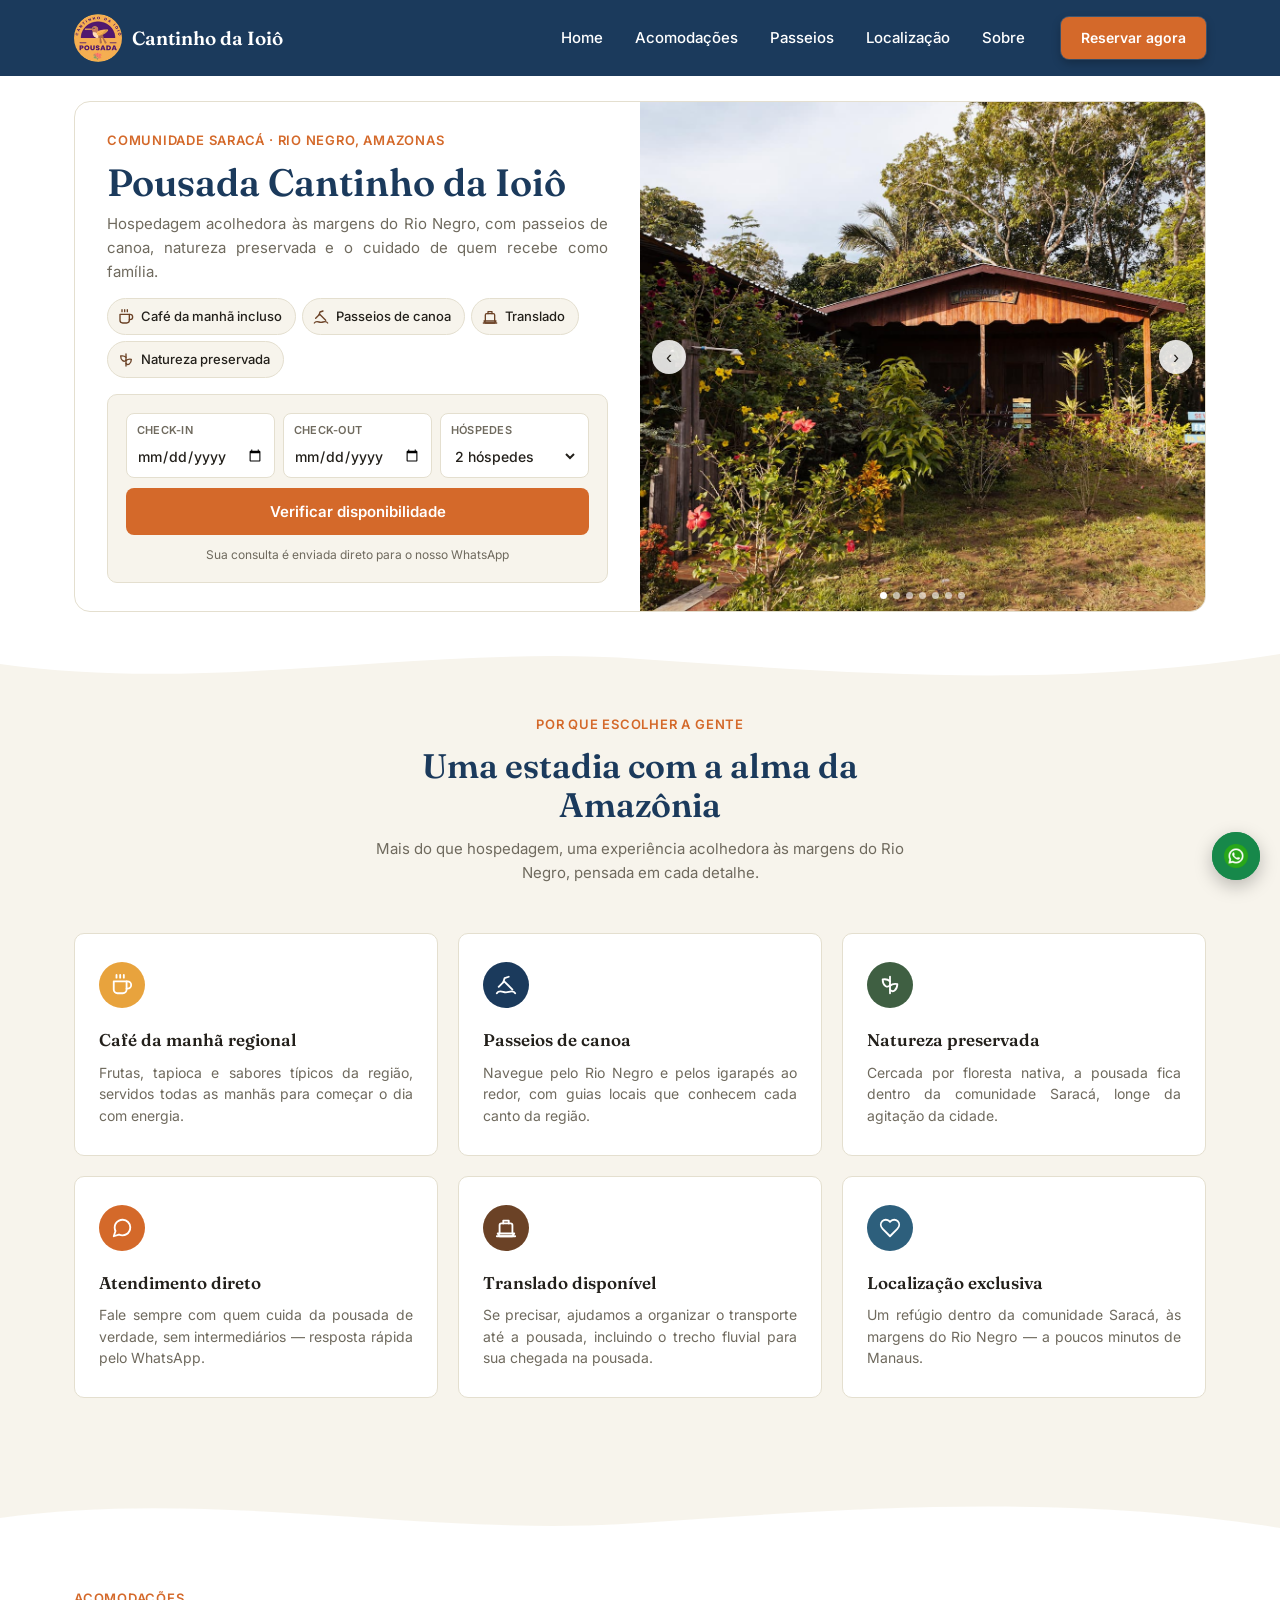
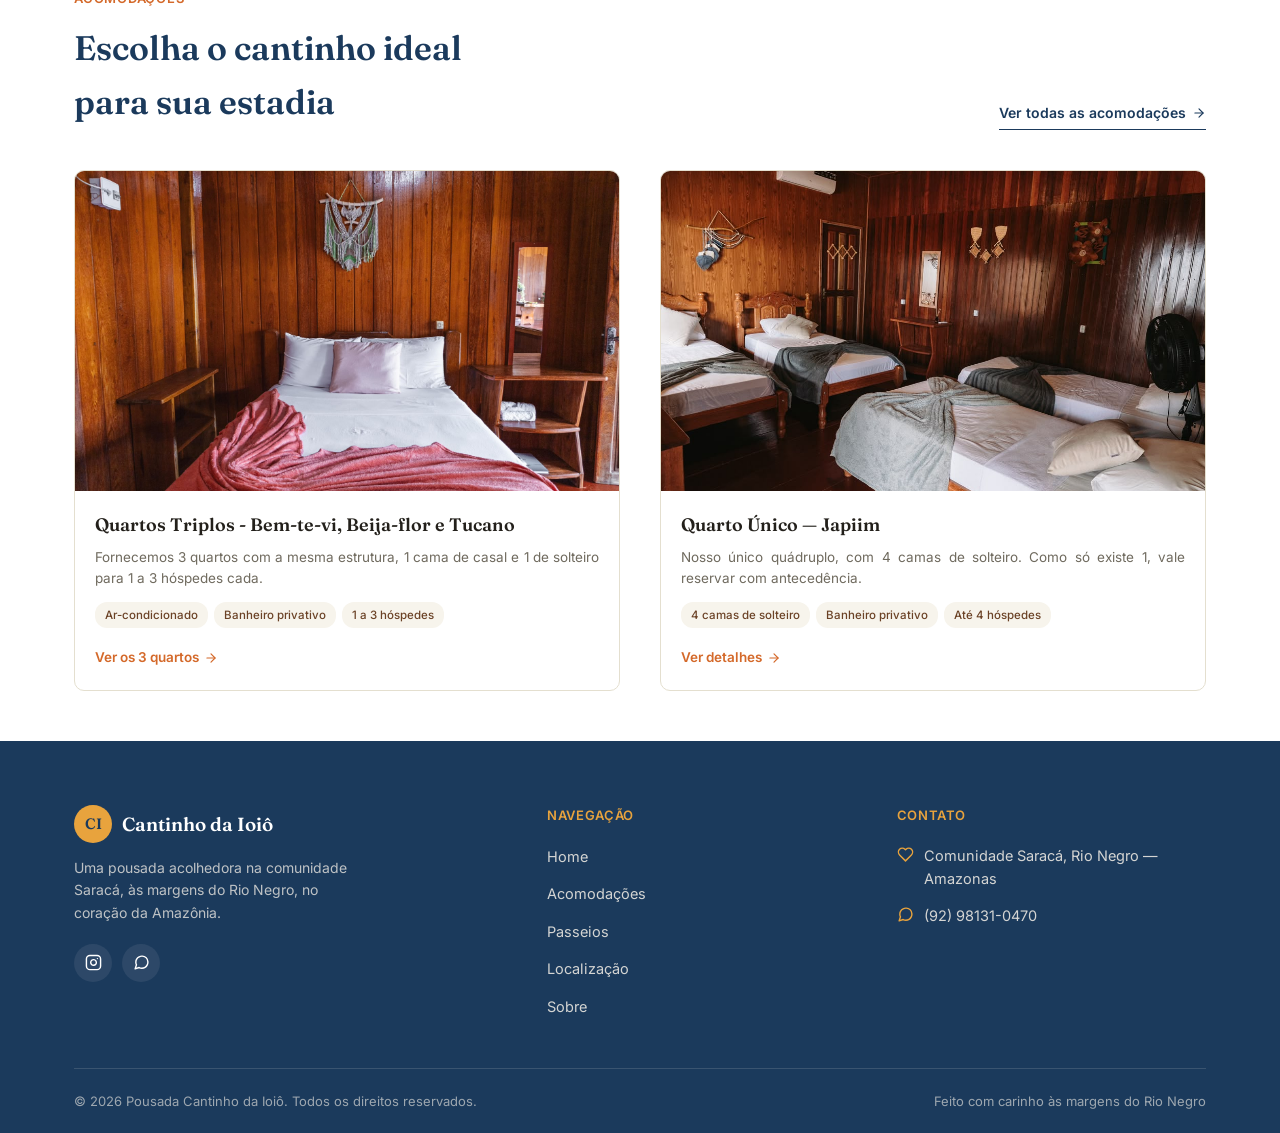
==== commit 8a82f624: "Botão flutuante de WhatsApp e novas faixas finais" ====
--- a/index.html
+++ b/index.html
@@ -13,6 +13,7 @@
   <link rel="stylesheet" href="css/pages/home.css">
   <link rel="stylesheet" href="css/carrossel.css">
   <link rel="stylesheet" href="css/footer.css">
+  <script src="js/whatsapp-flutuante.js" defer></script>
 </head>
 <body>
 
@@ -121,10 +122,6 @@
             <button class="carrossel__seta carrossel__seta--next" aria-label="Próxima foto">›</button>
             <div class="carrossel__pontos"></div>
           </div>
-          <div class="hero__foto-selo">
-            <svg viewBox="0 0 24 24" fill="none" stroke="currentColor" stroke-width="2" stroke-linecap="round" stroke-linejoin="round"><path d="M21 11.5a8.38 8.38 0 0 1-.9 3.8 8.5 8.5 0 0 1-7.6 4.7 8.38 8.38 0 0 1-3.8-.9L3 21l1.9-5.7a8.38 8.38 0 0 1-.9-3.8 8.5 8.5 0 0 1 4.7-7.6 8.38 8.38 0 0 1 3.8-.9h.5a8.48 8.48 0 0 1 8 8v.5z"/></svg>
-            <span>Fale direto com a gente pelo WhatsApp, sem intermediários</span>
-          </div>
         </div>
 
       </div>
--- a/css/base.css
+++ b/css/base.css
@@ -94,3 +94,81 @@
 .divisor-secao path {
   fill: var(--areia);
 }
+
+/* ===== Botão flutuante de WhatsApp ===== */
+.whatsapp-flutuante {
+  position: fixed;
+  right: 20px;
+  bottom: 20px;
+  z-index: 90;
+  display: flex;
+  align-items: center;
+  justify-content: center;
+  height: 48px;
+  min-width: 48px;
+  padding: 0 12px;
+  border-radius: 24px;
+  background: #17884A;
+  color: #fff;
+  font-family: var(--fonte-corpo);
+  font-size: 13px;
+  font-weight: 600;
+  text-decoration: none;
+  box-shadow: 0 6px 18px rgba(0, 0, 0, 0.25);
+  transition: background-color 0.2s ease, transform 0.15s ease;
+}
+
+.whatsapp-flutuante:hover { background: #126f3b; transform: translateY(-2px); }
+
+.whatsapp-flutuante img,
+.whatsapp-flutuante svg {
+  width: 24px;
+  height: 24px;
+  flex-shrink: 0;
+  display: block;
+}
+
+.whatsapp-flutuante__rotulo {
+  max-width: 0;
+  overflow: hidden;
+  white-space: nowrap;
+  opacity: 0;
+  transition: max-width 0.3s ease, opacity 0.2s ease, margin 0.3s ease;
+}
+
+.whatsapp-flutuante:hover .whatsapp-flutuante__rotulo,
+.whatsapp-flutuante:focus-visible .whatsapp-flutuante__rotulo {
+  max-width: 150px;
+  opacity: 1;
+  margin-right: 8px;
+}
+
+.whatsapp-flutuante::after {
+  content: '';
+  position: absolute;
+  inset: 0;
+  border-radius: inherit;
+  border: 2px solid #17884A;
+  pointer-events: none;
+  animation: whatsapp-pulso 2.4s ease-out infinite;
+}
+
+@keyframes whatsapp-pulso {
+  0% { transform: scale(1); opacity: 0.6; }
+  100% { transform: scale(1.45); opacity: 0; }
+}
+
+@media (prefers-reduced-motion: reduce) {
+  .whatsapp-flutuante::after { display: none; }
+}
+
+@media (max-width: 860px) {
+  .whatsapp-flutuante { right: 14px; bottom: 14px; height: 44px; min-width: 44px; padding: 0 10px; }
+  .whatsapp-flutuante img,
+  .whatsapp-flutuante svg { width: 22px; height: 22px; }
+}
+
+@media print {
+  .whatsapp-flutuante { display: none; }
+}
+
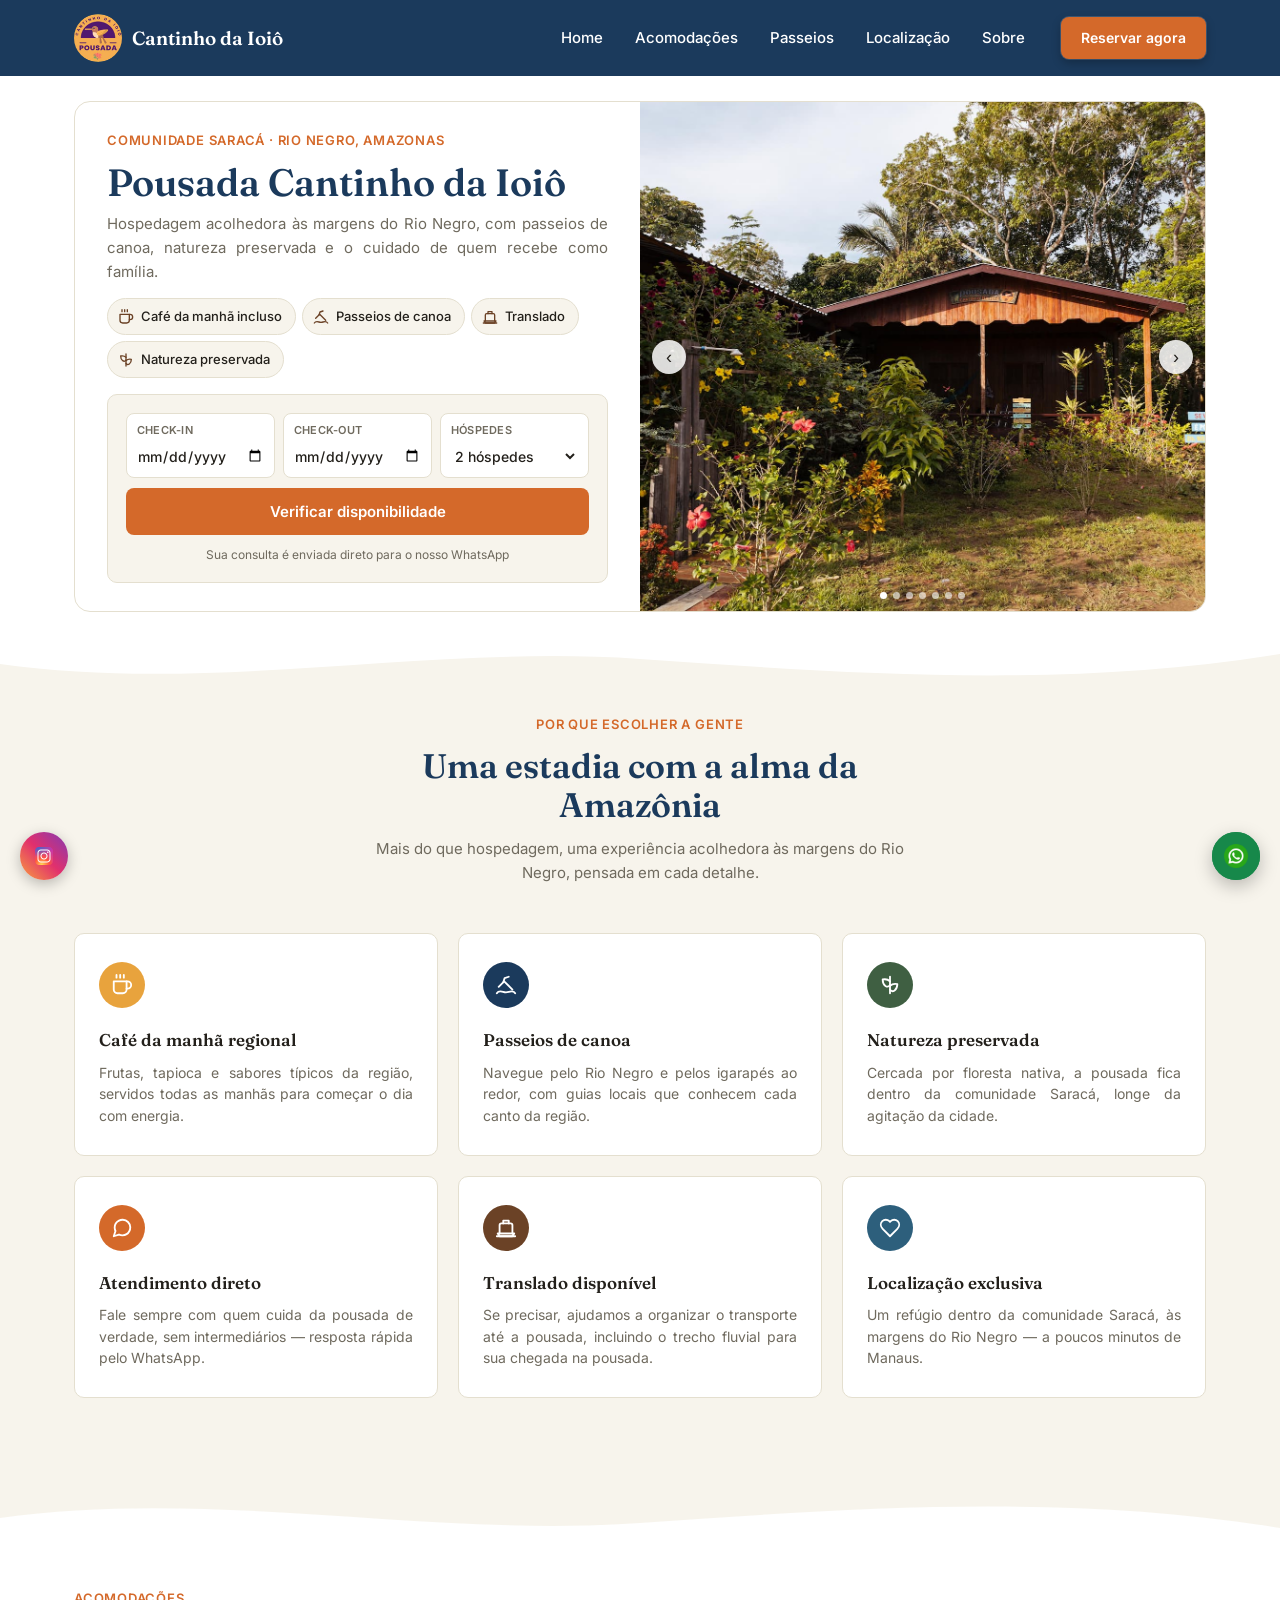
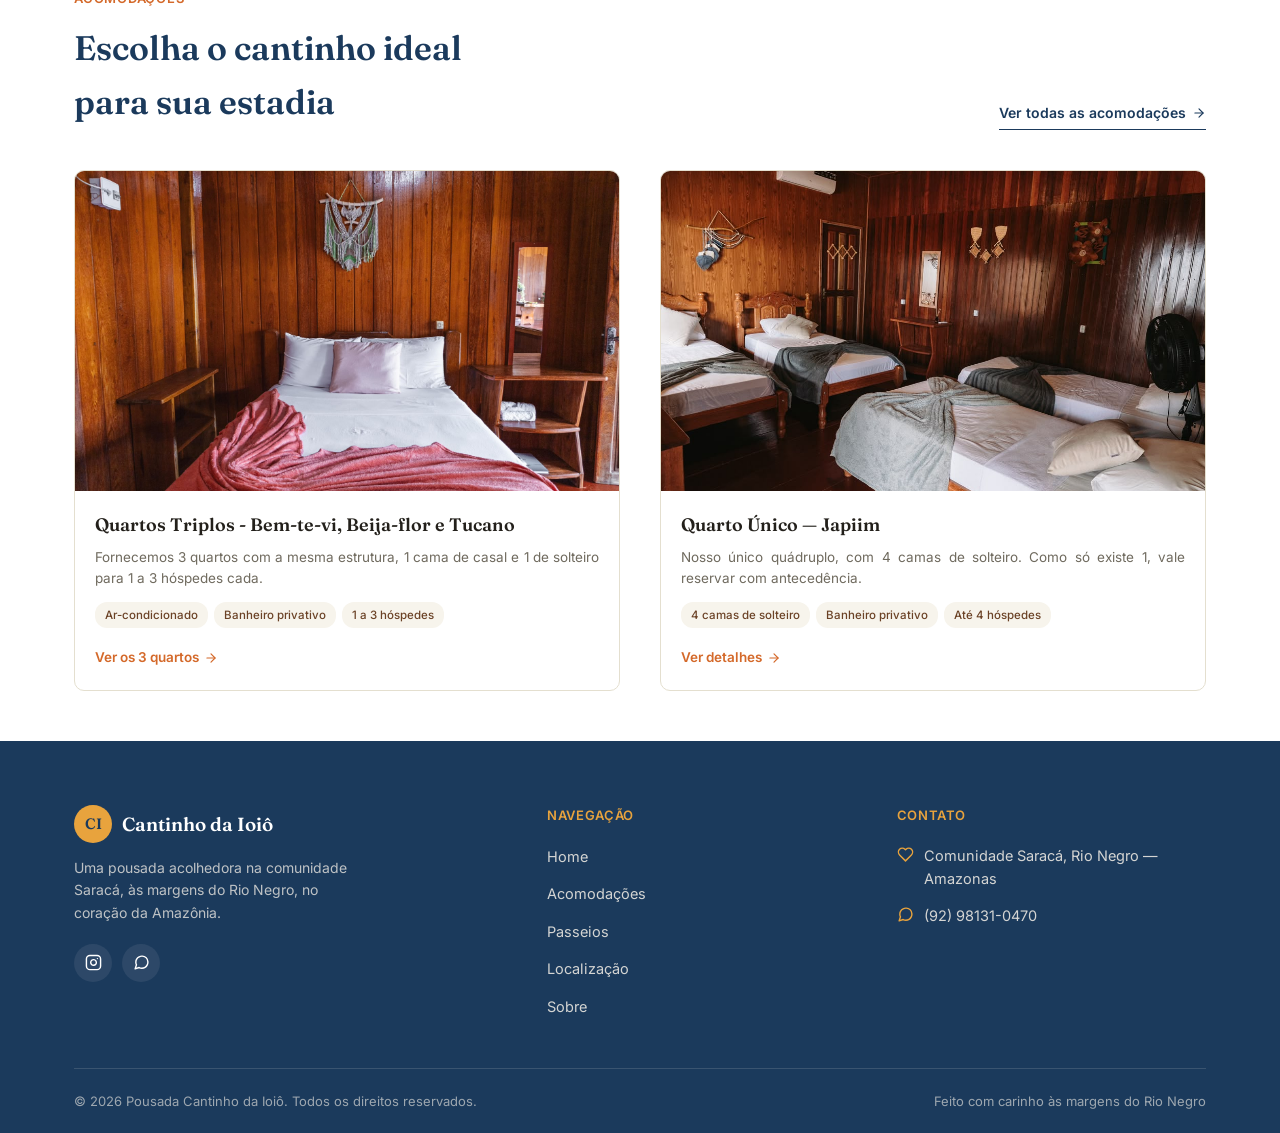
==== commit 84b44779: "Inclusão do botão flutuante do Instagram e ajuste do layout da seção Sobre" ====
--- a/index.html
+++ b/index.html
@@ -14,6 +14,7 @@
   <link rel="stylesheet" href="css/carrossel.css">
   <link rel="stylesheet" href="css/footer.css">
   <script src="js/whatsapp-flutuante.js" defer></script>
+  <script src="js/instagram-flutuante.js" defer></script>
 </head>
 <body>
 
--- a/css/base.css
+++ b/css/base.css
@@ -172,3 +172,46 @@
   .whatsapp-flutuante { display: none; }
 }
 
+/* Botão flutuante do Instagram (lado esquerdo) */
+.instagram-flutuante {
+  position: fixed;
+  left: 20px;
+  bottom: 20px;
+  z-index: 900;
+  display: flex;
+  align-items: center;
+  height: 48px;
+  padding: 0 12px;
+  border-radius: 999px;
+  background: linear-gradient(45deg, #F9A03F, #E1306C 50%, #833AB4);
+  color: #fff;
+  text-decoration: none;
+  box-shadow: 0 4px 14px rgba(0, 0, 0, 0.25);
+  transition: transform 0.2s, box-shadow 0.2s;
+}
+.instagram-flutuante img { width: 24px; height: 24px; display: block; }
+.instagram-flutuante__rotulo {
+  max-width: 0;
+  opacity: 0;
+  overflow: hidden;
+  white-space: nowrap;
+  font-size: 0.9rem;
+  font-weight: 600;
+  transition: max-width 0.25s, opacity 0.2s, margin 0.25s;
+}
+.instagram-flutuante:hover,
+.instagram-flutuante:focus-visible {
+  transform: translateY(-2px);
+  box-shadow: 0 6px 18px rgba(0, 0, 0, 0.3);
+}
+.instagram-flutuante:hover .instagram-flutuante__rotulo,
+.instagram-flutuante:focus-visible .instagram-flutuante__rotulo {
+  max-width: 160px;
+  opacity: 1;
+  margin-left: 10px;
+}
+@media (max-width: 860px) {
+  .instagram-flutuante { height: 44px; left: 14px; bottom: 14px; }
+  .instagram-flutuante:hover .instagram-flutuante__rotulo { max-width: 0; margin-left: 0; opacity: 0; }
+}
+@media print { .instagram-flutuante { display: none; } }
--- a/css/footer.css
+++ b/css/footer.css
@@ -134,3 +134,9 @@
     gap: 32px;
   }
 }
+
+@media (max-width: 860px) {
+  .footer__texto {
+    max-width: none;
+  }
+}
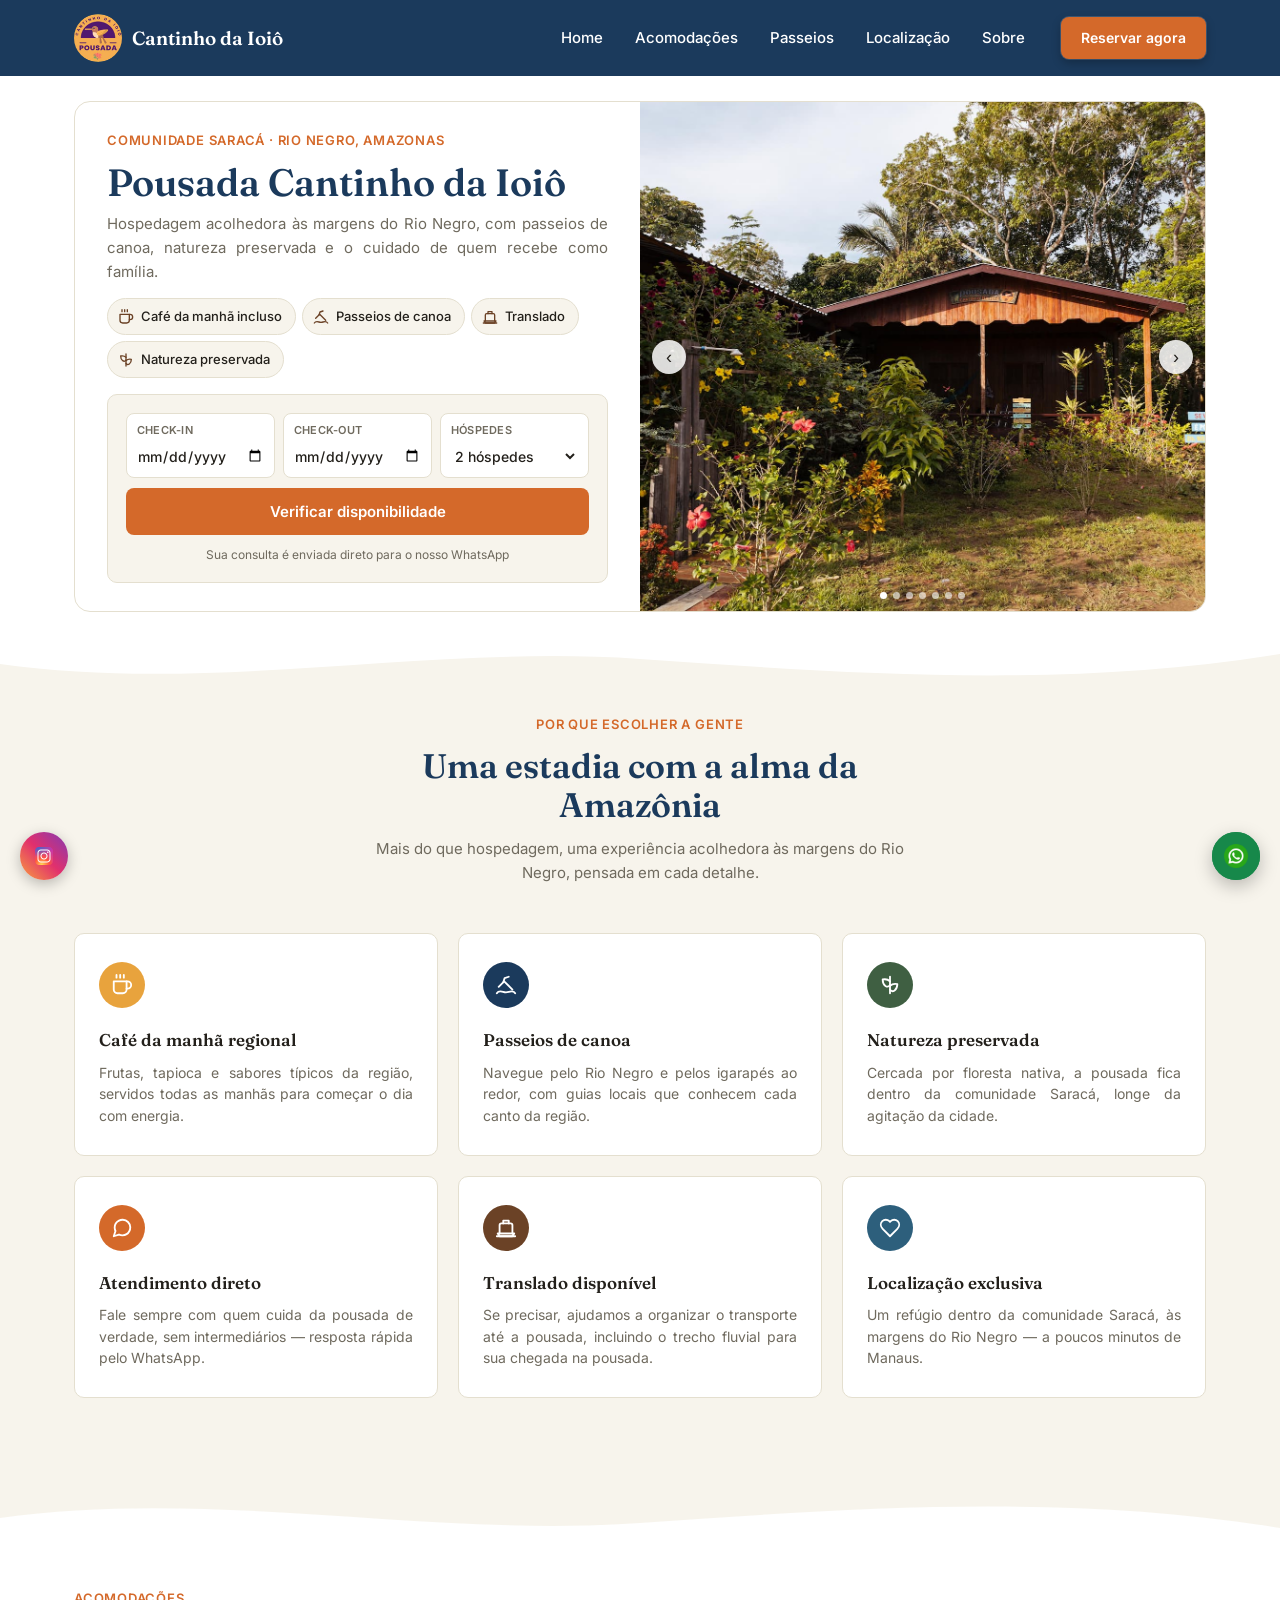
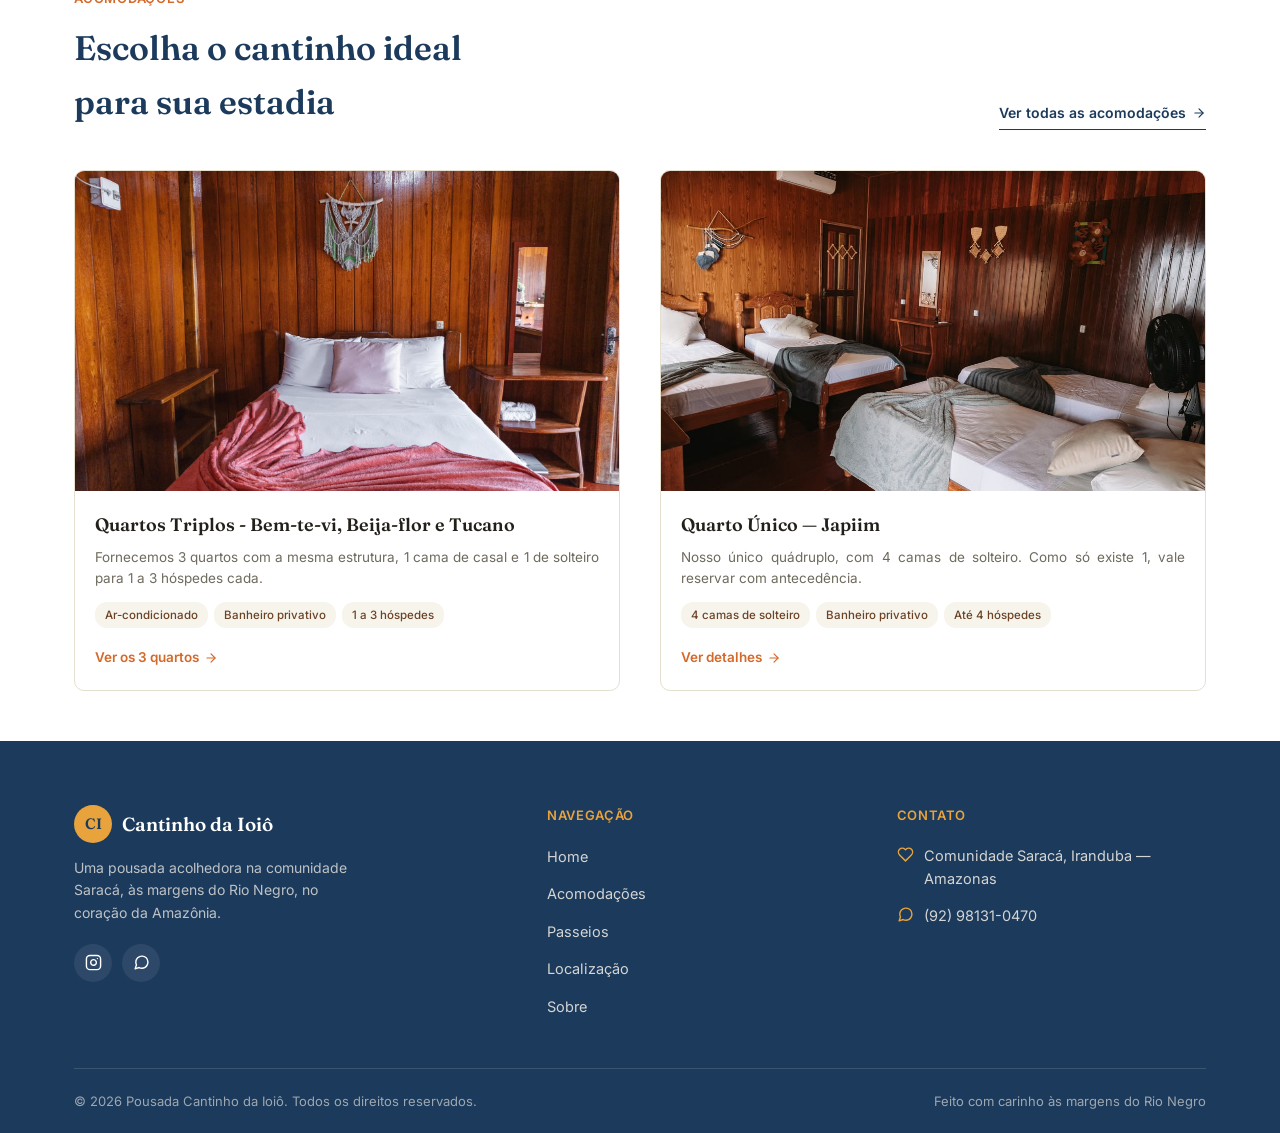
==== commit fa939eee: "Preparação do site para publicação (dados reais, planilha pública, sitemap e robots)" ====
--- a/index.html
+++ b/index.html
@@ -297,7 +297,7 @@
           <div style="display:flex; flex-direction:column; gap:14px;">
             <div class="footer__contato-item">
               <svg viewBox="0 0 24 24" fill="none" stroke="currentColor" stroke-width="2" stroke-linecap="round" stroke-linejoin="round"><path d="M20.42 4.58a5.4 5.4 0 0 0-7.65 0l-.77.78-.77-.78a5.4 5.4 0 0 0-7.65 0C1.46 6.7 1.33 10.28 4 13l8 8 8-8c2.67-2.72 2.54-6.3.42-8.42z"/></svg>
-              <span>Comunidade Saracá, Rio Negro — Amazonas</span>
+              <span>Comunidade Saracá, Iranduba — Amazonas</span>
             </div>
             <div class="footer__contato-item">
               <svg viewBox="0 0 24 24" fill="none" stroke="currentColor" stroke-width="2" stroke-linecap="round" stroke-linejoin="round"><path d="M21 11.5a8.38 8.38 0 0 1-.9 3.8 8.5 8.5 0 0 1-7.6 4.7 8.38 8.38 0 0 1-3.8-.9L3 21l1.9-5.7a8.38 8.38 0 0 1-.9-3.8 8.5 8.5 0 0 1 4.7-7.6 8.38 8.38 0 0 1 3.8-.9h.5a8.48 8.48 0 0 1 8 8v.5z"/></svg>
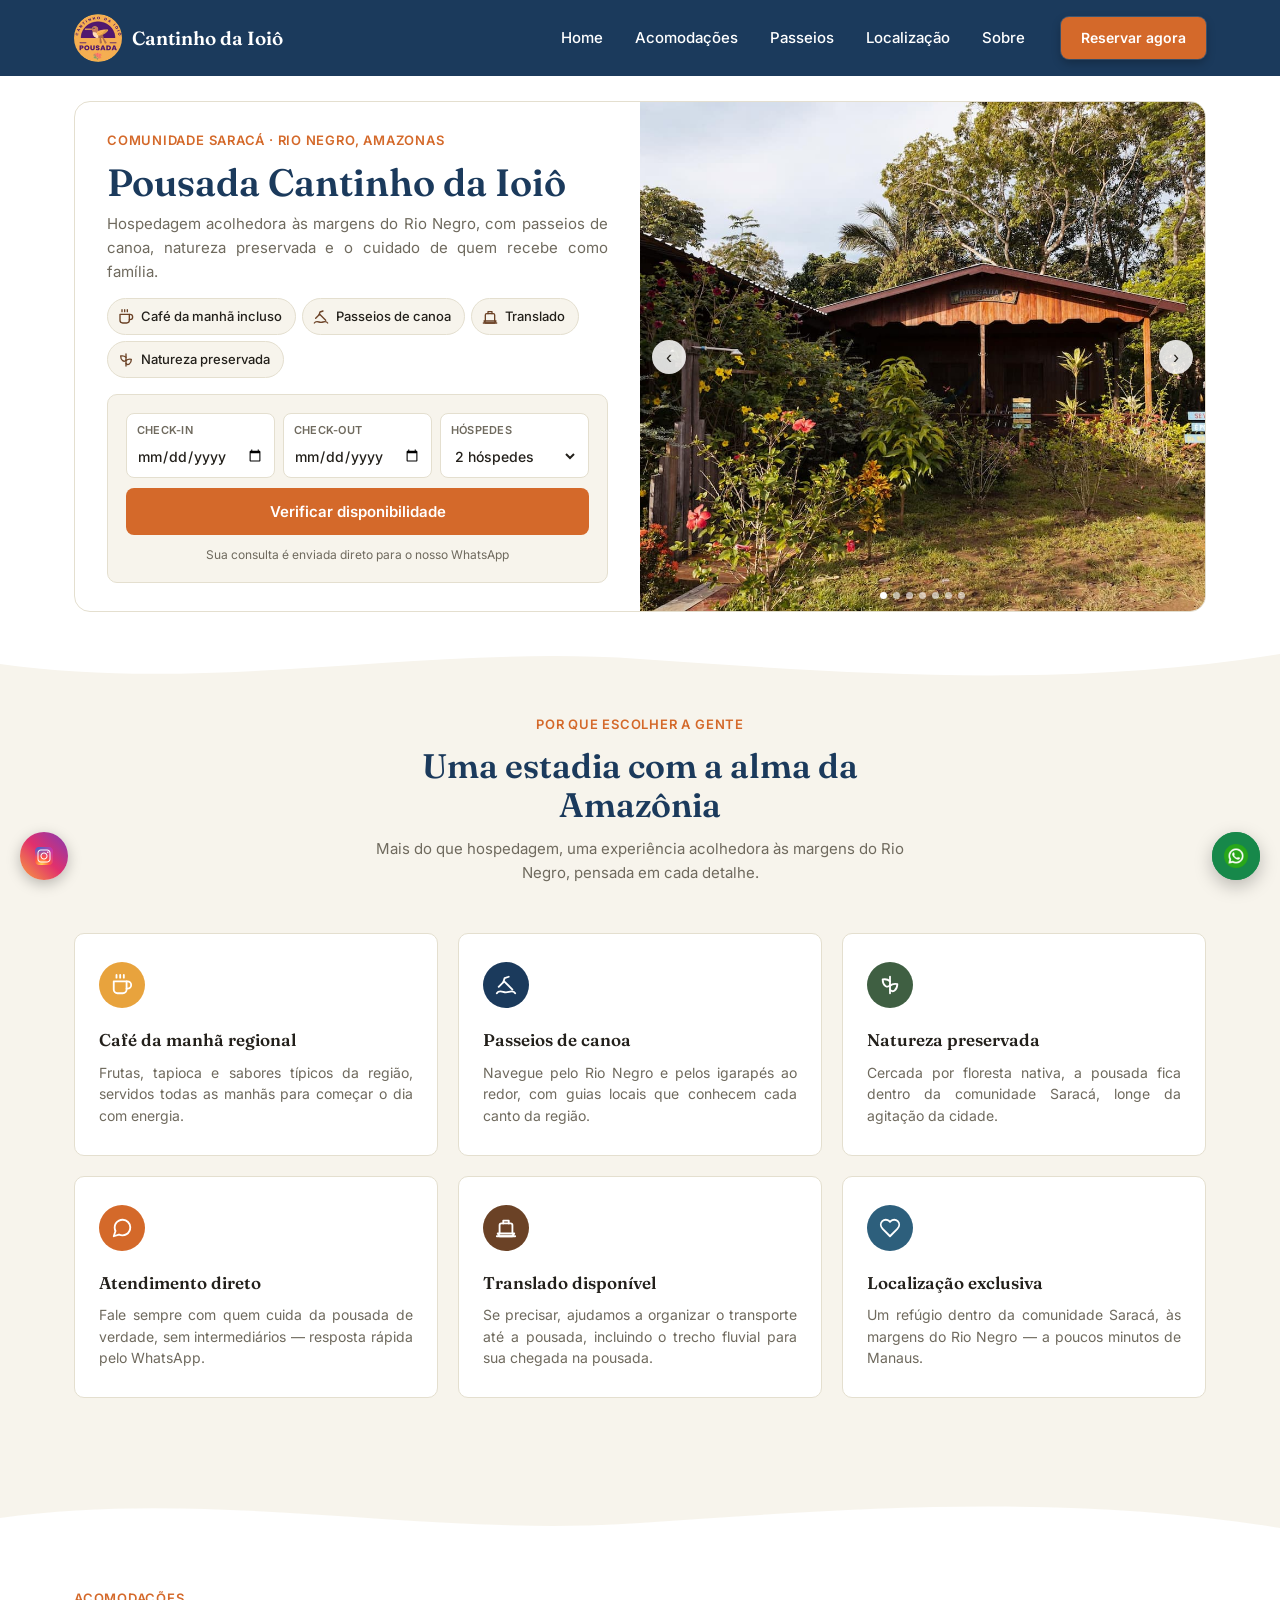
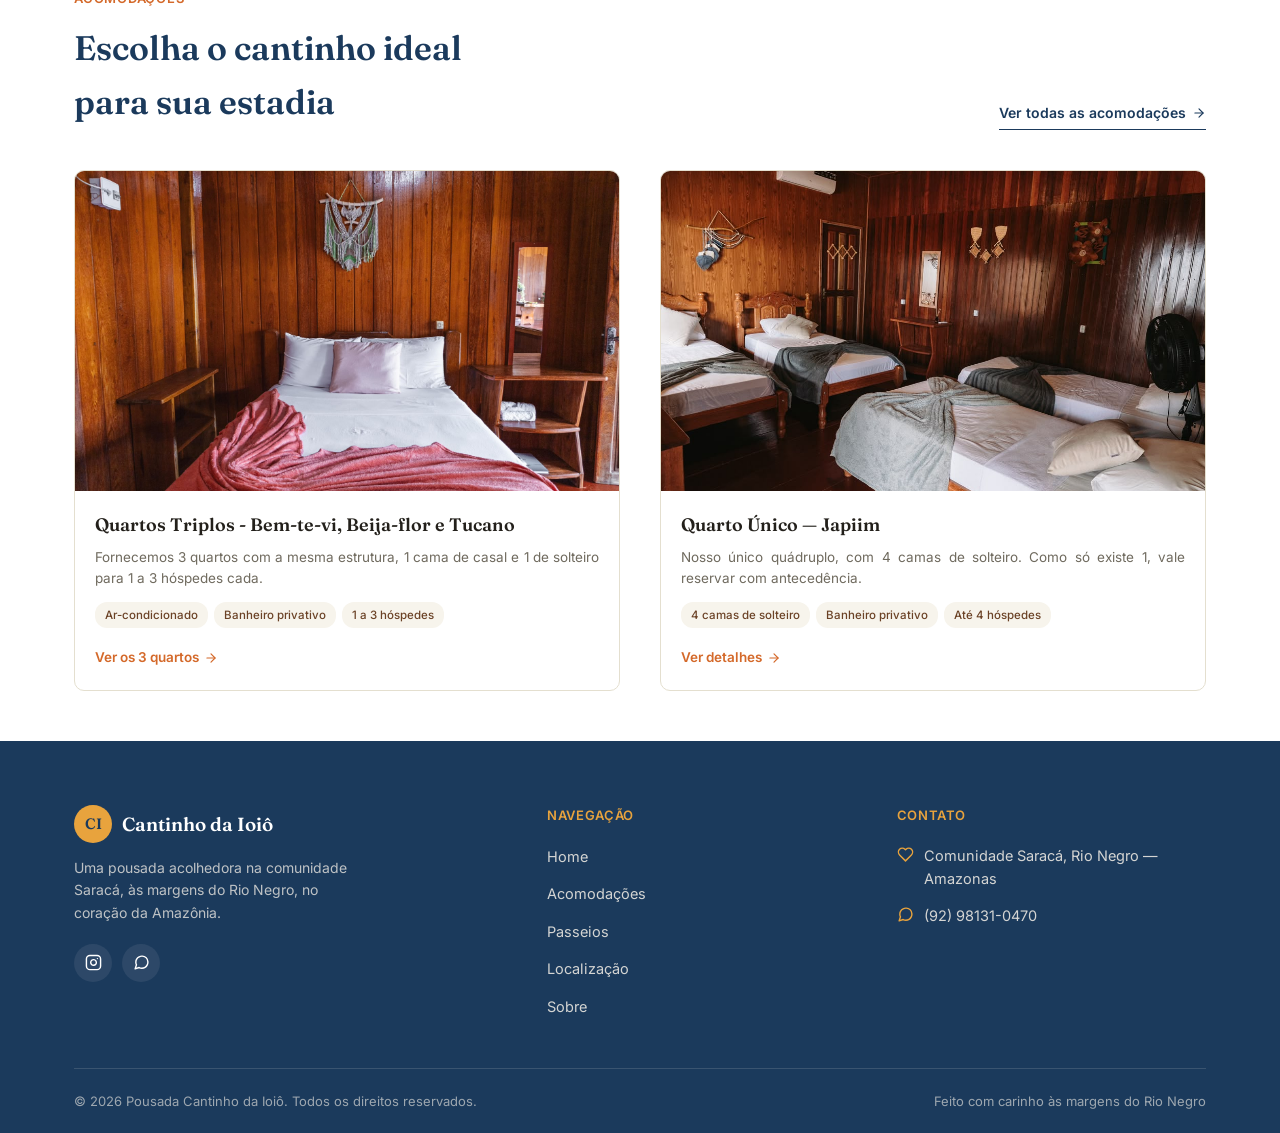
==== commit 12fbdf8f: "Adicionando página 404, meta tags (canonical e Open Graph) e imagem de prévia" ====
--- a/index.html
+++ b/index.html
@@ -5,6 +5,17 @@
   <meta name="viewport" content="width=device-width, initial-scale=1.0">
   <title>Pousada Cantinho da Ioiô | Hospedagem na Amazônia</title>
   <meta name="description" content="Pousada acolhedora na comunidade Saracá, às margens do Rio Negro. Quartos confortáveis, natureza, passeios de canoa e a autêntica experiência amazônica.">
+  <link rel="canonical" href="https://pousadacantinhodaioio.com.br/">
+  <meta property="og:type" content="website">
+  <meta property="og:locale" content="pt_BR">
+  <meta property="og:site_name" content="Pousada Cantinho da Ioiô">
+  <meta property="og:url" content="https://pousadacantinhodaioio.com.br/">
+  <meta property="og:title" content="Pousada Cantinho da Ioiô | Hospedagem na Amazônia">
+  <meta property="og:description" content="Pousada acolhedora na comunidade Saracá, às margens do Rio Negro. Quartos confortáveis, natureza, passeios de canoa e a autêntica experiência amazônica.">
+  <meta property="og:image" content="https://pousadacantinhodaioio.com.br/assets/pousada/pousada5.jpg">
+  <meta property="og:image:alt" content="Pousada Cantinho da Ioiô, na comunidade Saracá, às margens do Rio Negro">
+  <meta name="twitter:card" content="summary_large_image">
+  <meta name="theme-color" content="#1B3A5C">
   <link rel="preconnect" href="https://fonts.googleapis.com">
   <link href="https://fonts.googleapis.com/css2?family=Fraunces:wght@500;600&family=Inter:wght@400;500;600&display=swap" rel="stylesheet">
   <link rel="icon" type="image/png" href="assets/icone/icone.png">
@@ -297,7 +308,7 @@
           <div style="display:flex; flex-direction:column; gap:14px;">
             <div class="footer__contato-item">
               <svg viewBox="0 0 24 24" fill="none" stroke="currentColor" stroke-width="2" stroke-linecap="round" stroke-linejoin="round"><path d="M20.42 4.58a5.4 5.4 0 0 0-7.65 0l-.77.78-.77-.78a5.4 5.4 0 0 0-7.65 0C1.46 6.7 1.33 10.28 4 13l8 8 8-8c2.67-2.72 2.54-6.3.42-8.42z"/></svg>
-              <span>Comunidade Saracá, Iranduba — Amazonas</span>
+              <span>Comunidade Saracá, Rio Negro — Amazonas</span>
             </div>
             <div class="footer__contato-item">
               <svg viewBox="0 0 24 24" fill="none" stroke="currentColor" stroke-width="2" stroke-linecap="round" stroke-linejoin="round"><path d="M21 11.5a8.38 8.38 0 0 1-.9 3.8 8.5 8.5 0 0 1-7.6 4.7 8.38 8.38 0 0 1-3.8-.9L3 21l1.9-5.7a8.38 8.38 0 0 1-.9-3.8 8.5 8.5 0 0 1 4.7-7.6 8.38 8.38 0 0 1 3.8-.9h.5a8.48 8.48 0 0 1 8 8v.5z"/></svg>
